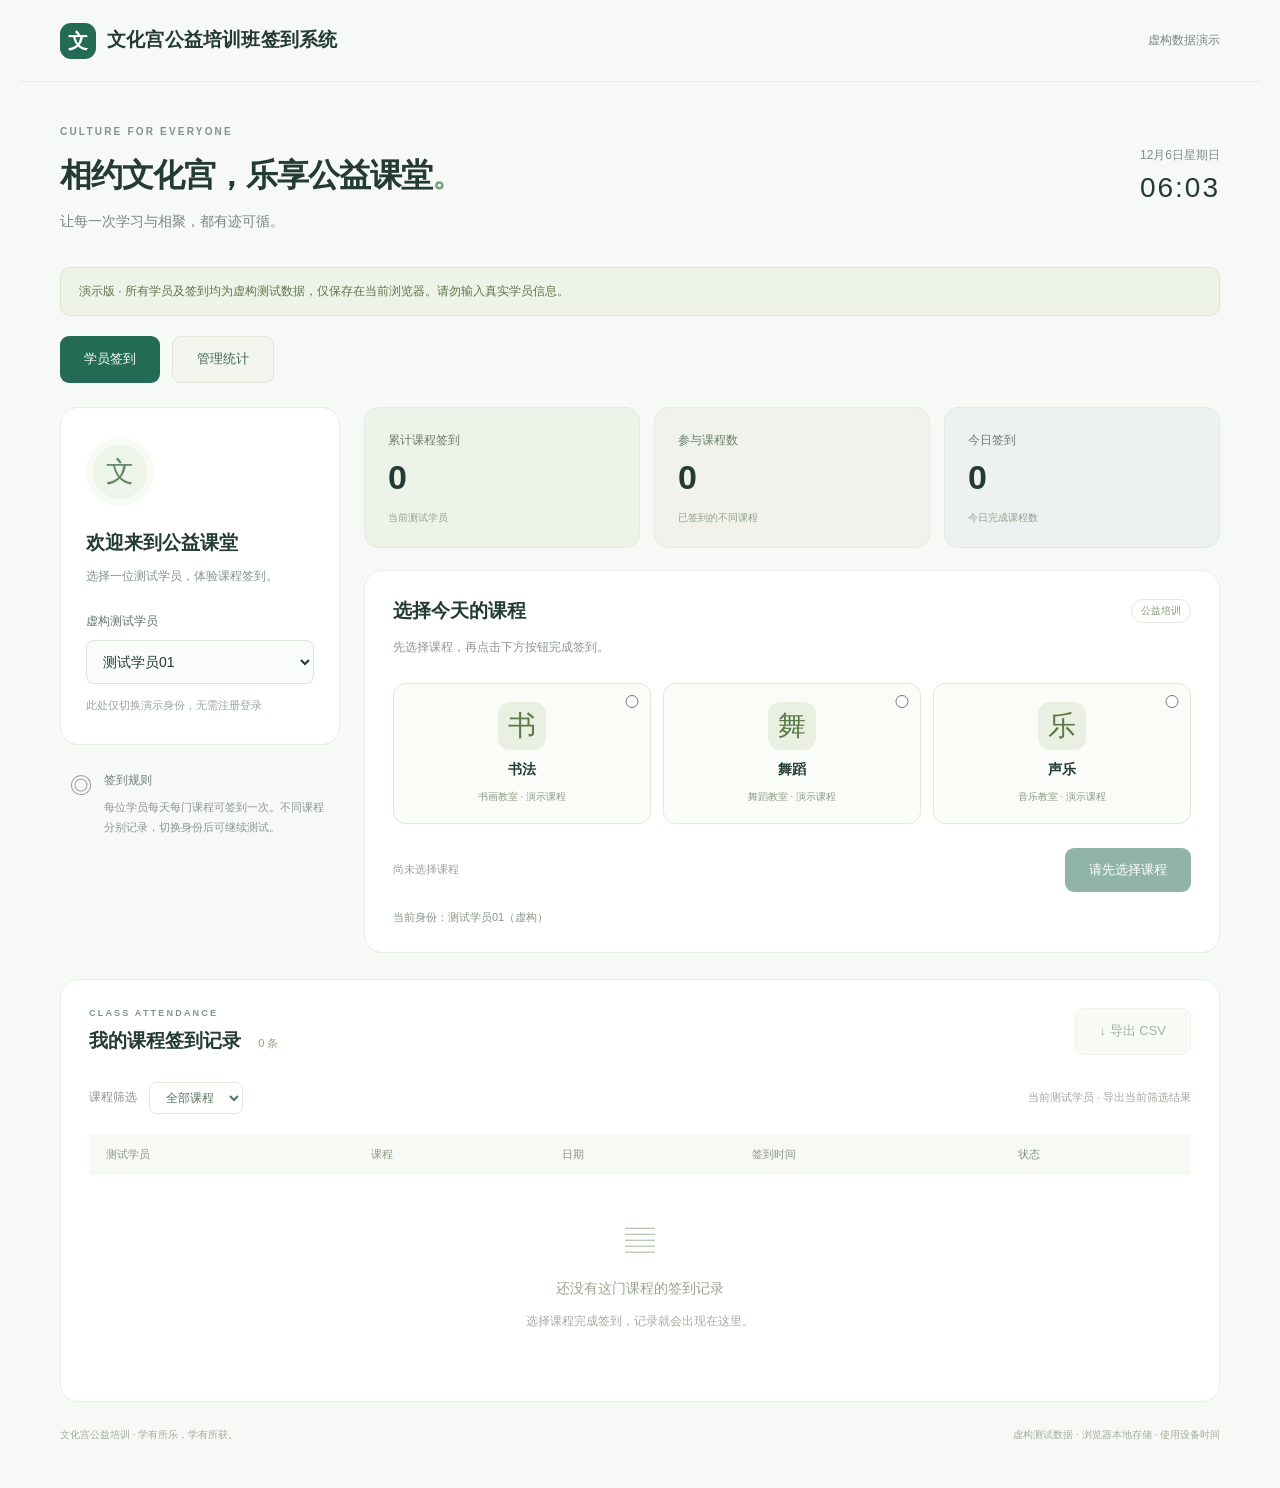
==== index.html @ 8b546d65 "Adapt check-in webpage for culture palace training courses" ====
<!doctype html>
<html lang="zh-CN">
<head>
<meta charset="utf-8"><meta name="viewport" content="width=device-width,initial-scale=1">
<meta name="theme-color" content="#246b56"><title>文化宫公益培训班签到系统</title>
<link rel="stylesheet" href="styles.css">
<script defer src="miniprogram/utils/checkin.js"></script>
<script defer src="course-model.js"></script>
<script defer src="web.js"></script>
</head>
<body>
<header class="topbar"><a class="brand" href="./"><span class="brand-icon">文</span><span class="system-name">文化宫公益培训班签到系统</span></a><span class="local-tag">虚构数据演示</span></header>
<main>
<section class="intro"><div><p class="eyebrow">CULTURE FOR EVERYONE</p><h1>相约文化宫，乐享公益课堂<span>。</span></h1><p class="subtitle">让每一次学习与相聚，都有迹可循。</p></div><div class="date-card"><span id="date"></span><strong id="clock"></strong></div></section>
<div class="demo-banner">演示版 · 所有学员及签到均为虚构测试数据，仅保存在当前浏览器。请勿输入真实学员信息。</div>
<div class="view-switch" role="group" aria-label="切换视图"><button id="student-view" class="primary" aria-pressed="true">学员签到</button><button id="admin-view" class="secondary" aria-pressed="false">管理统计</button></div>
<section id="student-panel">
<div class="workspace"><aside><section class="panel profile"><div class="avatar">文</div><h2>欢迎来到公益课堂</h2><p>选择一位测试学员，体验课程签到。</p><label for="learner">虚构测试学员</label><select id="learner"></select><span class="profile-note">此处仅切换演示身份，无需注册登录</span></section><section class="storage-note"><span>◎</span><div><strong>签到规则</strong><p>每位学员每天每门课程可签到一次。不同课程分别记录，切换身份后可继续测试。</p></div></section></aside>
<div class="content"><section class="stats" aria-label="当前测试学员统计"><div><span>累计课程签到</span><strong id="total">0</strong><small>当前测试学员</small></div><div><span>参与课程数</span><strong id="days">0</strong><small>已签到的不同课程</small></div><div><span>今日签到</span><strong id="today-count">0</strong><small>今日完成课程数</small></div></section>
<section class="panel checkin-panel"><div class="section-top"><h2>选择今天的课程</h2><span class="pill">公益培训</span></div><p class="muted">先选择课程，再点击下方按钮完成签到。</p><fieldset class="course-options"><legend class="sr-only">请选择课程</legend><div id="courses"></div></fieldset><div class="action-row"><span class="rule" id="course-hint">尚未选择课程</span><button class="primary" id="course-sign" disabled>请先选择课程</button></div><p class="identity-hint" id="identity-hint"></p></section></div></div>
</section>
<section id="admin-panel" hidden><div class="admin-notice">管理演示视图 · 无管理员登录或权限隔离，所有使用者均可查看本浏览器内的虚构记录。</div><section class="panel checkin-panel"><div class="section-top"><h2>课程签到概览</h2><span class="pill">本浏览器全部测试数据</span></div><p class="muted">每张卡片展示该课程的今日签到、累计人次和累计参与人数。</p><div id="course-stats" class="course-stats"></div></section></section>
<section class="panel records-panel"><div class="records-head"><div><p class="eyebrow">CLASS ATTENDANCE</p><h2><span id="records-title">我的课程签到记录</span> <span id="record-count"></span></h2></div><button class="secondary" id="export">↓ 导出 CSV</button></div><div class="filters"><label for="filter">课程筛选</label><select id="filter"><option value="all">全部课程</option></select><span id="scope-hint">当前测试学员 · 导出当前筛选结果</span></div><div class="table-wrap"><table><thead><tr><th>测试学员</th><th>课程</th><th>日期</th><th>签到时间</th><th>状态</th></tr></thead><tbody id="records"></tbody></table></div><div class="empty" id="empty"><span>▤</span><h3>还没有这门课程的签到记录</h3><p>选择课程完成签到，记录就会出现在这里。</p></div></section>
<footer><span>文化宫公益培训 · 学有所乐，学有所获。</span><span>虚构测试数据 · 浏览器本地存储 · 使用设备时间</span></footer>
</main><div id="message" role="status" aria-live="polite" hidden></div>
</body></html>
---- styles.css ----
:root{--green:#246b56;--ink:#233b34;--muted:#87918d;--line:#e8ede9;--bg:#f7f9f6}*{box-sizing:border-box}body{margin:0;background:var(--bg);color:var(--ink);font:14px/1.6 -apple-system,BlinkMacSystemFont,"Segoe UI","Microsoft YaHei",sans-serif}button,input,select{font:inherit}button,a,input,select{-webkit-tap-highlight-color:transparent}button{cursor:pointer;border:0;transition:background .18s,transform .18s}button:hover:enabled{filter:brightness(.95);transform:translateY(-1px)}button:disabled{cursor:default;opacity:.5}button:focus-visible,a:focus-visible,input:focus-visible,select:focus-visible{outline:3px solid #c0d9a3;outline-offset:3px}[hidden]{display:none!important}.topbar{height:82px;display:flex;align-items:center;justify-content:space-between;max-width:1240px;padding:0 40px;margin:auto;border-bottom:1px solid var(--line)}.brand{display:flex;align-items:center;gap:11px;font-size:23px;font-weight:750;text-decoration:none;color:var(--ink)}.brand-icon{background:var(--green);color:white;border-radius:11px;width:36px;height:36px;text-align:center;line-height:36px;font-size:20px}.brand-sub{border-left:1px solid #d7dfd9;padding-left:13px;margin-left:3px;font-weight:400;font-size:14px;color:#6b7972}.local-tag{font-size:12px;color:#77867d}.local-tag i{display:inline-block;width:7px;height:7px;background:#72a47e;border-radius:50%;margin-right:6px}main{max-width:1240px;padding:42px 40px 20px;margin:auto}.intro{display:flex;align-items:center;justify-content:space-between;gap:22px;margin-bottom:34px}.eyebrow{font-size:10px;letter-spacing:2.2px;color:#82958a;font-weight:650;margin:0 0 12px}h1{font-size:32px;letter-spacing:-1px;line-height:1.45;margin:0 0 12px;font-weight:650}h1 span{color:#78a177}.subtitle{color:#7b8880;margin:0}.date-card{text-align:right;white-space:nowrap;color:#819084;font-size:12px}.date-card strong{display:block;color:var(--ink);font-size:28px;letter-spacing:2px;font-weight:500;font-variant-numeric:tabular-nums}.workspace{display:grid;grid-template-columns:280px 1fr;gap:24px}.panel{border:1px solid var(--line);background:white;border-radius:18px}.profile{padding:30px 25px}.avatar{background:#edf4e9;color:#638567;border:7px solid #f7faf5;border-radius:50%;width:68px;height:68px;font-size:34px;text-align:center;line-height:54px;margin-bottom:22px}h2{font-size:19px;margin:0;font-weight:650}.profile p{font-size:12px;color:var(--muted);margin:9px 0 26px}.profile label{display:block;font-size:12px;color:#63746a;margin-bottom:8px}.name-row{display:flex;gap:8px}input{width:100%;min-width:0;border:1px solid #e0e7df;background:#fafcf9;padding:10px 12px;border-radius:8px;color:var(--ink)}input::placeholder{color:#a3aaa5}.save{background:#eaf2e7;color:#416e50;white-space:nowrap;padding:8px 14px;border-radius:8px}.profile-note{display:block;margin-top:13px;font-size:11px;color:#9ba59d}.storage-note{display:flex;gap:12px;padding:23px 10px;color:#8b978e}.storage-note>span{font-size:22px}.storage-note strong{font-size:12px;font-weight:500;color:#718176}.storage-note p{font-size:11px;line-height:1.9;margin:6px 0 0}.content{min-width:0}.stats{display:grid;grid-template-columns:repeat(3,1fr);gap:14px;margin-bottom:22px}.stats>div{background:#edf3e9;border:1px solid #e4ecdf;border-radius:14px;padding:20px 23px}.stats>div:nth-child(2){background:#f1f2eb;border-color:#e9ebdf}.stats>div:nth-child(3){background:#edf2f1;border-color:#e2eae7}.stats span{font-size:12px;color:#687d6d}.stats strong{display:block;font-size:34px;font-weight:550;line-height:1.6}.stats small{font-size:10px;color:#92a08f}.checkin-panel{padding:25px 28px}.section-top{display:flex;align-items:center;justify-content:space-between}.pill{font-size:10px;border:1px solid #e3eadd;border-radius:20px;padding:3px 9px;color:#879a7e}.tabs{display:flex;gap:26px;border-bottom:1px solid var(--line);margin-top:17px}.tabs button{background:transparent;padding:13px 1px;color:#94a096;border-bottom:2px solid transparent;font-size:13px}.tabs [aria-selected=true]{color:var(--green);border-color:var(--green);font-weight:600}.sign-body{display:flex;align-items:center;gap:26px;padding:30px 0}.illustration{flex-shrink:0;display:grid;place-items:center;width:95px;height:95px;background:#edf3e6;border-radius:26px;color:#6b8c53;font-size:49px;box-shadow:inset 0 0 0 8px #f6f9f2;transform:rotate(-7deg)}.sign-body .eyebrow{font-size:8px;letter-spacing:1.6px;margin-bottom:7px}h3{margin:0;font-size:19px;font-weight:600}.muted{font-size:12px;line-height:1.9;color:#8c988e;margin:10px 0 0}.action-row{display:flex;align-items:center;justify-content:space-between;gap:15px}.rule{font-size:11px;color:#98a195}.primary,.secondary{border-radius:9px;padding:12px 24px;font-size:13px;white-space:nowrap}.primary{background:var(--green);color:white}.primary span{margin-left:22px}.secondary{color:#426653;background:#f2f6ee;border:1px solid #e0e9da}.attendance-actions{display:flex;gap:10px}.identity-hint{font-size:11px;color:#879687;margin:17px 0 0}.records-panel{margin-top:26px;padding:26px 28px}.records-head{display:flex;justify-content:space-between;align-items:center;gap:15px}.records-head .eyebrow{font-size:9px;margin-bottom:6px}.records-head h2 span{font-size:11px;font-weight:400;color:#95a18f;margin-left:12px}.filters{display:flex;align-items:center;gap:12px;margin-top:25px;padding-bottom:20px;font-size:12px;color:#89958a}.filters select{color:#56715e;border:1px solid #e1e9df;border-radius:7px;background:white;padding:7px 12px}.filters>span{margin-left:auto;font-size:11px;color:#a0a99e}.table-wrap{overflow:auto}table{border-collapse:collapse;width:100%;text-align:left;white-space:nowrap}th{background:#f7f9f5;color:#899583;font-size:11px;font-weight:500;padding:12px 17px}td{padding:17px;border-bottom:1px solid #f0f3ec;font-size:12px;color:#6d7e70}td:first-child{font-weight:600;color:#3e5548}.done{background:#eef5e9;color:#6a8b57;font-size:10px;border-radius:5px;padding:4px 8px}.empty{text-align:center;padding:42px 10px 32px;color:#98a58f}.empty>span{font-size:30px;color:#b3c2aa}.empty h3{font-size:14px;font-weight:500;margin-top:12px}.empty p{font-size:12px;color:#a3ada0}footer{display:flex;justify-content:space-between;gap:20px;font-size:10px;color:#a1ac9b;padding:25px 0}#message{position:fixed;bottom:25px;left:50%;transform:translateX(-50%);background:#233b34;color:white;border-radius:10px;padding:13px 23px;box-shadow:0 6px 24px #233b3425;max-width:90vw;z-index:10}#message.error{background:#8a453a}
@media(min-width:1500px){main{padding-top:65px}.intro{margin-bottom:44px}}
@media(max-width:900px){.workspace{grid-template-columns:240px 1fr;gap:18px}.stats>div{padding:16px 12px}.stats small{display:none}.checkin-panel{padding:22px}.sign-body{gap:17px}.illustration{width:65px;height:65px;font-size:35px;border-radius:20px}.sign-body h3{font-size:17px}.action-row{align-items:flex-start;flex-direction:column}.action-row button{padding:11px 25px}h1{font-size:27px}}
@media(max-width:650px){.topbar{height:70px;padding:0 20px}.brand{font-size:20px}.brand-sub{font-size:12px}.local-tag{font-size:10px}.local-tag i{display:none}main{padding:28px 18px 12px}.intro{align-items:flex-start;margin-bottom:23px}.intro .eyebrow{font-size:8px}h1{font-size:25px;max-width:240px}.subtitle{font-size:12px}.date-card{font-size:10px}.date-card strong{font-size:20px}.workspace{grid-template-columns:1fr;gap:16px}.profile{padding:20px}.avatar{display:none}.profile h2{font-size:17px}.profile p{margin:6px 0 14px}.storage-note{display:none}.profile-note{font-size:10px}.stats{gap:9px;margin-bottom:16px}.stats>div{padding:16px}.stats strong{font-size:29px}.stats span{font-size:11px}.checkin-panel{padding:22px}.sign-body{padding:26px 0;gap:17px}.sign-body .eyebrow{font-size:7px}.sign-body h3{font-size:17px}.muted{font-size:11px}.action-row{flex-direction:row;align-items:center}.rule{font-size:10px;max-width:100px}.attendance-actions{gap:7px}.action-row button{padding:11px 14px;font-size:12px}.section-top h2{font-size:17px}.records-panel{padding:22px 16px;margin-top:18px}.records-head .secondary{padding:10px 15px}.filters{flex-wrap:wrap;gap:8px}.filters>span{width:100%;margin:0}th,td{padding:12px 10px}.empty h3{font-size:13px}.empty p{font-size:11px}footer{flex-direction:column;gap:6px;padding:20px 4px}.brand-icon{width:30px;height:30px;line-height:30px;border-radius:8px;font-size:17px}}
/* Culture palace course demo */
.system-name{font-size:19px;letter-spacing:.2px}.demo-banner,.admin-notice{padding:14px 18px;background:#edf3e7;border:1px solid #dce7d2;border-radius:10px;color:#60754e;font-size:12px;margin-bottom:20px}.view-switch{display:flex;gap:12px;margin-bottom:24px}.profile select{width:100%;padding:12px;border:1px solid #dce5d9;border-radius:8px;background:#fafcf9;color:var(--ink);font:inherit}.course-options{padding:0;border:0;margin:24px 0}.course-options #courses{display:grid;grid-template-columns:repeat(3,1fr);gap:12px}.course-option{position:relative;padding:18px 12px;border:1px solid #e1e9dc;border-radius:12px;display:flex;flex-direction:column;align-items:center;gap:8px;cursor:pointer;background:#fafcf8}.course-option:has(input:checked){border-color:#246b56;background:#edf5e9;box-shadow:0 0 0 1px #246b56}.course-option input{position:absolute;right:8px;top:8px;width:14px;accent-color:#246b56}.course-icon{font-family:serif;font-size:28px;background:#eaf0e1;width:48px;height:48px;line-height:48px;text-align:center;border-radius:12px;color:#5c7949}.course-option small{font-size:10px;color:#8d9a85}.course-stats{display:grid;grid-template-columns:repeat(3,1fr);gap:18px;margin-top:24px}.course-stat{padding:22px;background:#f3f7ef;border:1px solid #e3eadf;border-radius:13px}.course-stat h3{margin-bottom:15px}.course-stat p{display:flex;justify-content:space-between;color:#7a8b73;font-size:13px}.course-stat strong{color:#246b56;font-size:20px}.sr-only{position:absolute;width:1px;height:1px;overflow:hidden;clip:rect(0,0,0,0)}.records-head h2 #records-title{font-size:19px;font-weight:650;color:var(--ink);margin:0}.avatar{font-family:serif;font-size:28px}.admin-notice{background:#fff7e8;border-color:#f0e3c7;color:#8a744a}
@media(max-width:650px){.system-name{font-size:14px;max-width:200px;line-height:1.5}.topbar{gap:8px}.local-tag{white-space:nowrap;font-size:9px}.brand{gap:8px}.course-option{padding:17px 5px}.course-option small{font-size:9px}.course-options #courses{gap:8px}.course-stats{grid-template-columns:1fr}.course-stat{padding:16px}.course-stat p{display:inline-flex;gap:8px;margin:8px 15px 0 0}.records-head h2 #records-title{font-size:15px}.demo-banner{font-size:11px}}
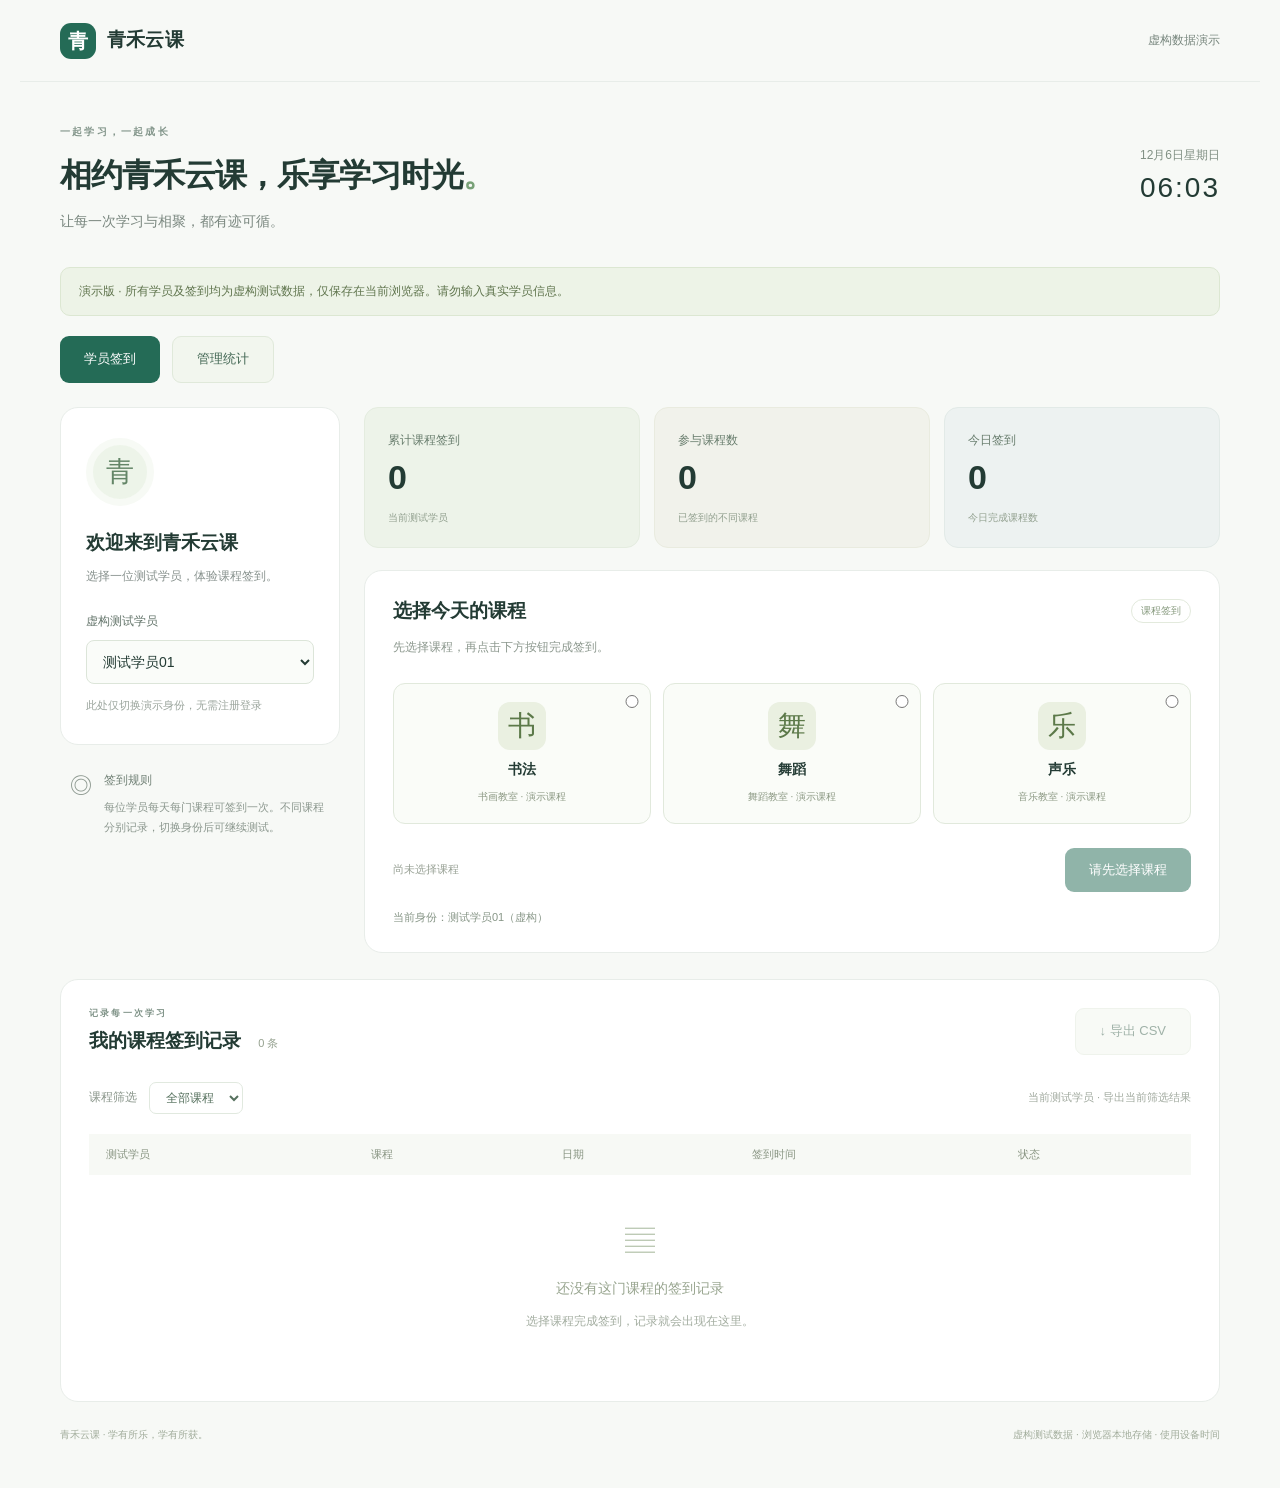
==== commit c2612cc2: "Rename website branding to 青禾云课" ====
--- a/index.html
+++ b/index.html
@@ -2,25 +2,25 @@
 <html lang="zh-CN">
 <head>
 <meta charset="utf-8"><meta name="viewport" content="width=device-width,initial-scale=1">
-<meta name="theme-color" content="#246b56"><title>文化宫公益培训班签到系统</title>
+<meta name="theme-color" content="#246b56"><title>青禾云课</title>
 <link rel="stylesheet" href="styles.css">
 <script defer src="miniprogram/utils/checkin.js"></script>
 <script defer src="course-model.js"></script>
 <script defer src="web.js"></script>
 </head>
 <body>
-<header class="topbar"><a class="brand" href="./"><span class="brand-icon">文</span><span class="system-name">文化宫公益培训班签到系统</span></a><span class="local-tag">虚构数据演示</span></header>
+<header class="topbar"><a class="brand" href="./"><span class="brand-icon">青</span><span class="system-name">青禾云课</span></a><span class="local-tag">虚构数据演示</span></header>
 <main>
-<section class="intro"><div><p class="eyebrow">CULTURE FOR EVERYONE</p><h1>相约文化宫，乐享公益课堂<span>。</span></h1><p class="subtitle">让每一次学习与相聚，都有迹可循。</p></div><div class="date-card"><span id="date"></span><strong id="clock"></strong></div></section>
+<section class="intro"><div><p class="eyebrow">一起学习，一起成长</p><h1>相约青禾云课，乐享学习时光<span>。</span></h1><p class="subtitle">让每一次学习与相聚，都有迹可循。</p></div><div class="date-card"><span id="date"></span><strong id="clock"></strong></div></section>
 <div class="demo-banner">演示版 · 所有学员及签到均为虚构测试数据，仅保存在当前浏览器。请勿输入真实学员信息。</div>
 <div class="view-switch" role="group" aria-label="切换视图"><button id="student-view" class="primary" aria-pressed="true">学员签到</button><button id="admin-view" class="secondary" aria-pressed="false">管理统计</button></div>
 <section id="student-panel">
-<div class="workspace"><aside><section class="panel profile"><div class="avatar">文</div><h2>欢迎来到公益课堂</h2><p>选择一位测试学员，体验课程签到。</p><label for="learner">虚构测试学员</label><select id="learner"></select><span class="profile-note">此处仅切换演示身份，无需注册登录</span></section><section class="storage-note"><span>◎</span><div><strong>签到规则</strong><p>每位学员每天每门课程可签到一次。不同课程分别记录，切换身份后可继续测试。</p></div></section></aside>
+<div class="workspace"><aside><section class="panel profile"><div class="avatar">青</div><h2>欢迎来到青禾云课</h2><p>选择一位测试学员，体验课程签到。</p><label for="learner">虚构测试学员</label><select id="learner"></select><span class="profile-note">此处仅切换演示身份，无需注册登录</span></section><section class="storage-note"><span>◎</span><div><strong>签到规则</strong><p>每位学员每天每门课程可签到一次。不同课程分别记录，切换身份后可继续测试。</p></div></section></aside>
 <div class="content"><section class="stats" aria-label="当前测试学员统计"><div><span>累计课程签到</span><strong id="total">0</strong><small>当前测试学员</small></div><div><span>参与课程数</span><strong id="days">0</strong><small>已签到的不同课程</small></div><div><span>今日签到</span><strong id="today-count">0</strong><small>今日完成课程数</small></div></section>
-<section class="panel checkin-panel"><div class="section-top"><h2>选择今天的课程</h2><span class="pill">公益培训</span></div><p class="muted">先选择课程，再点击下方按钮完成签到。</p><fieldset class="course-options"><legend class="sr-only">请选择课程</legend><div id="courses"></div></fieldset><div class="action-row"><span class="rule" id="course-hint">尚未选择课程</span><button class="primary" id="course-sign" disabled>请先选择课程</button></div><p class="identity-hint" id="identity-hint"></p></section></div></div>
+<section class="panel checkin-panel"><div class="section-top"><h2>选择今天的课程</h2><span class="pill">课程签到</span></div><p class="muted">先选择课程，再点击下方按钮完成签到。</p><fieldset class="course-options"><legend class="sr-only">请选择课程</legend><div id="courses"></div></fieldset><div class="action-row"><span class="rule" id="course-hint">尚未选择课程</span><button class="primary" id="course-sign" disabled>请先选择课程</button></div><p class="identity-hint" id="identity-hint"></p></section></div></div>
 </section>
 <section id="admin-panel" hidden><div class="admin-notice">管理演示视图 · 无管理员登录或权限隔离，所有使用者均可查看本浏览器内的虚构记录。</div><section class="panel checkin-panel"><div class="section-top"><h2>课程签到概览</h2><span class="pill">本浏览器全部测试数据</span></div><p class="muted">每张卡片展示该课程的今日签到、累计人次和累计参与人数。</p><div id="course-stats" class="course-stats"></div></section></section>
-<section class="panel records-panel"><div class="records-head"><div><p class="eyebrow">CLASS ATTENDANCE</p><h2><span id="records-title">我的课程签到记录</span> <span id="record-count"></span></h2></div><button class="secondary" id="export">↓ 导出 CSV</button></div><div class="filters"><label for="filter">课程筛选</label><select id="filter"><option value="all">全部课程</option></select><span id="scope-hint">当前测试学员 · 导出当前筛选结果</span></div><div class="table-wrap"><table><thead><tr><th>测试学员</th><th>课程</th><th>日期</th><th>签到时间</th><th>状态</th></tr></thead><tbody id="records"></tbody></table></div><div class="empty" id="empty"><span>▤</span><h3>还没有这门课程的签到记录</h3><p>选择课程完成签到，记录就会出现在这里。</p></div></section>
-<footer><span>文化宫公益培训 · 学有所乐，学有所获。</span><span>虚构测试数据 · 浏览器本地存储 · 使用设备时间</span></footer>
+<section class="panel records-panel"><div class="records-head"><div><p class="eyebrow">记录每一次学习</p><h2><span id="records-title">我的课程签到记录</span> <span id="record-count"></span></h2></div><button class="secondary" id="export">↓ 导出 CSV</button></div><div class="filters"><label for="filter">课程筛选</label><select id="filter"><option value="all">全部课程</option></select><span id="scope-hint">当前测试学员 · 导出当前筛选结果</span></div><div class="table-wrap"><table><thead><tr><th>测试学员</th><th>课程</th><th>日期</th><th>签到时间</th><th>状态</th></tr></thead><tbody id="records"></tbody></table></div><div class="empty" id="empty"><span>▤</span><h3>还没有这门课程的签到记录</h3><p>选择课程完成签到，记录就会出现在这里。</p></div></section>
+<footer><span>青禾云课 · 学有所乐，学有所获。</span><span>虚构测试数据 · 浏览器本地存储 · 使用设备时间</span></footer>
 </main><div id="message" role="status" aria-live="polite" hidden></div>
 </body></html>
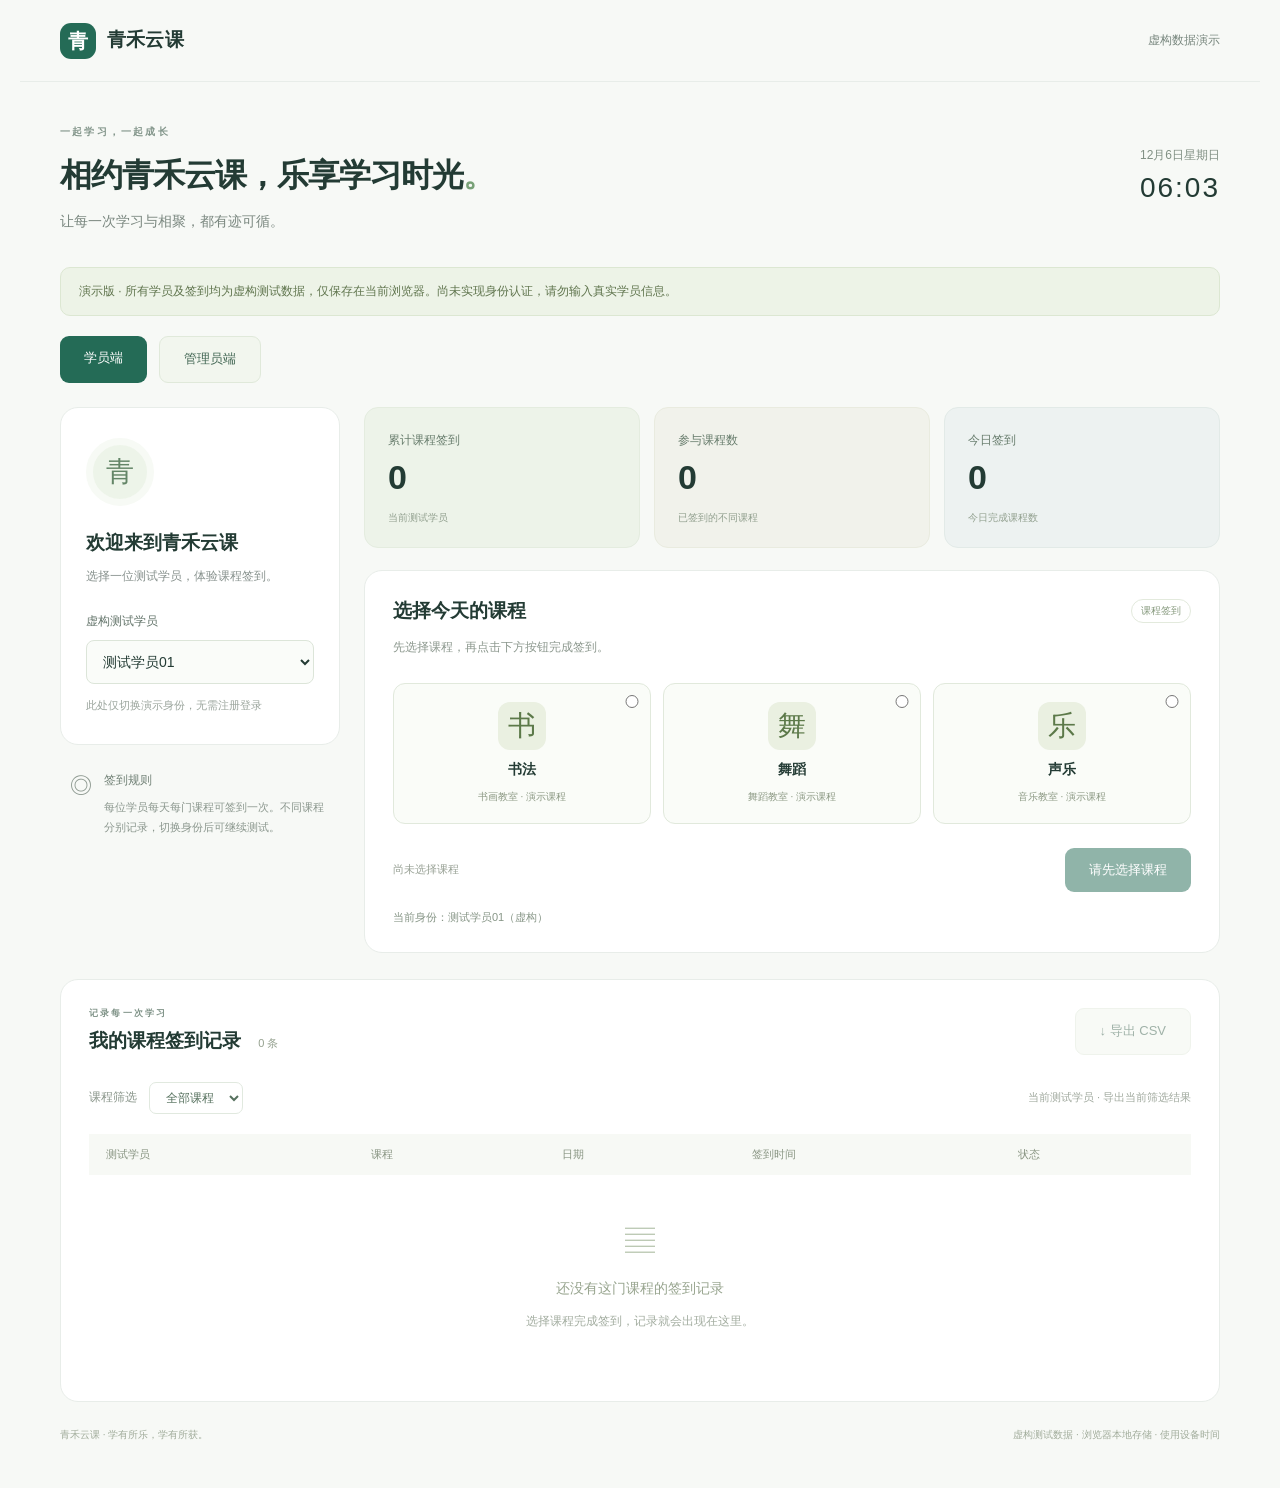
==== commit b761b7c1: "Separate student and admin pages with shared local demo data" ====
--- a/index.html
+++ b/index.html
@@ -2,25 +2,231 @@
 <html lang="zh-CN">
 <head>
 <meta charset="utf-8"><meta name="viewport" content="width=device-width,initial-scale=1">
-<meta name="theme-color" content="#246b56"><title>青禾云课</title>
-<link rel="stylesheet" href="styles.css">
-<script defer src="miniprogram/utils/checkin.js"></script>
-<script defer src="course-model.js"></script>
-<script defer src="web.js"></script>
+<meta name="theme-color" content="#246b56"><title>青禾云课 · 学员端</title>
+<style>
+:root{--green:#246b56;--ink:#233b34;--muted:#87918d;--line:#e8ede9;--bg:#f7f9f6}*{box-sizing:border-box}body{margin:0;background:var(--bg);color:var(--ink);font:14px/1.6 -apple-system,BlinkMacSystemFont,"Segoe UI","Microsoft YaHei",sans-serif}button,input,select{font:inherit}button,a,input,select{-webkit-tap-highlight-color:transparent}button{cursor:pointer;border:0;transition:background .18s,transform .18s}button:hover:enabled{filter:brightness(.95);transform:translateY(-1px)}button:disabled{cursor:default;opacity:.5}button:focus-visible,a:focus-visible,input:focus-visible,select:focus-visible{outline:3px solid #c0d9a3;outline-offset:3px}[hidden]{display:none!important}.topbar{height:82px;display:flex;align-items:center;justify-content:space-between;max-width:1240px;padding:0 40px;margin:auto;border-bottom:1px solid var(--line)}.brand{display:flex;align-items:center;gap:11px;font-size:23px;font-weight:750;text-decoration:none;color:var(--ink)}.brand-icon{background:var(--green);color:white;border-radius:11px;width:36px;height:36px;text-align:center;line-height:36px;font-size:20px}.brand-sub{border-left:1px solid #d7dfd9;padding-left:13px;margin-left:3px;font-weight:400;font-size:14px;color:#6b7972}.local-tag{font-size:12px;color:#77867d}.local-tag i{display:inline-block;width:7px;height:7px;background:#72a47e;border-radius:50%;margin-right:6px}main{max-width:1240px;padding:42px 40px 20px;margin:auto}.intro{display:flex;align-items:center;justify-content:space-between;gap:22px;margin-bottom:34px}.eyebrow{font-size:10px;letter-spacing:2.2px;color:#82958a;font-weight:650;margin:0 0 12px}h1{font-size:32px;letter-spacing:-1px;line-height:1.45;margin:0 0 12px;font-weight:650}h1 span{color:#78a177}.subtitle{color:#7b8880;margin:0}.date-card{text-align:right;white-space:nowrap;color:#819084;font-size:12px}.date-card strong{display:block;color:var(--ink);font-size:28px;letter-spacing:2px;font-weight:500;font-variant-numeric:tabular-nums}.workspace{display:grid;grid-template-columns:280px 1fr;gap:24px}.panel{border:1px solid var(--line);background:white;border-radius:18px}.profile{padding:30px 25px}.avatar{background:#edf4e9;color:#638567;border:7px solid #f7faf5;border-radius:50%;width:68px;height:68px;font-size:34px;text-align:center;line-height:54px;margin-bottom:22px}h2{font-size:19px;margin:0;font-weight:650}.profile p{font-size:12px;color:var(--muted);margin:9px 0 26px}.profile label{display:block;font-size:12px;color:#63746a;margin-bottom:8px}.name-row{display:flex;gap:8px}input{width:100%;min-width:0;border:1px solid #e0e7df;background:#fafcf9;padding:10px 12px;border-radius:8px;color:var(--ink)}input::placeholder{color:#a3aaa5}.save{background:#eaf2e7;color:#416e50;white-space:nowrap;padding:8px 14px;border-radius:8px}.profile-note{display:block;margin-top:13px;font-size:11px;color:#9ba59d}.storage-note{display:flex;gap:12px;padding:23px 10px;color:#8b978e}.storage-note>span{font-size:22px}.storage-note strong{font-size:12px;font-weight:500;color:#718176}.storage-note p{font-size:11px;line-height:1.9;margin:6px 0 0}.content{min-width:0}.stats{display:grid;grid-template-columns:repeat(3,1fr);gap:14px;margin-bottom:22px}.stats>div{background:#edf3e9;border:1px solid #e4ecdf;border-radius:14px;padding:20px 23px}.stats>div:nth-child(2){background:#f1f2eb;border-color:#e9ebdf}.stats>div:nth-child(3){background:#edf2f1;border-color:#e2eae7}.stats span{font-size:12px;color:#687d6d}.stats strong{display:block;font-size:34px;font-weight:550;line-height:1.6}.stats small{font-size:10px;color:#92a08f}.checkin-panel{padding:25px 28px}.section-top{display:flex;align-items:center;justify-content:space-between}.pill{font-size:10px;border:1px solid #e3eadd;border-radius:20px;padding:3px 9px;color:#879a7e}.tabs{display:flex;gap:26px;border-bottom:1px solid var(--line);margin-top:17px}.tabs button{background:transparent;padding:13px 1px;color:#94a096;border-bottom:2px solid transparent;font-size:13px}.tabs [aria-selected=true]{color:var(--green);border-color:var(--green);font-weight:600}.sign-body{display:flex;align-items:center;gap:26px;padding:30px 0}.illustration{flex-shrink:0;display:grid;place-items:center;width:95px;height:95px;background:#edf3e6;border-radius:26px;color:#6b8c53;font-size:49px;box-shadow:inset 0 0 0 8px #f6f9f2;transform:rotate(-7deg)}.sign-body .eyebrow{font-size:8px;letter-spacing:1.6px;margin-bottom:7px}h3{margin:0;font-size:19px;font-weight:600}.muted{font-size:12px;line-height:1.9;color:#8c988e;margin:10px 0 0}.action-row{display:flex;align-items:center;justify-content:space-between;gap:15px}.rule{font-size:11px;color:#98a195}.primary,.secondary{border-radius:9px;padding:12px 24px;font-size:13px;white-space:nowrap}.primary{background:var(--green);color:white}.primary span{margin-left:22px}.secondary{color:#426653;background:#f2f6ee;border:1px solid #e0e9da}.attendance-actions{display:flex;gap:10px}.identity-hint{font-size:11px;color:#879687;margin:17px 0 0}.records-panel{margin-top:26px;padding:26px 28px}.records-head{display:flex;justify-content:space-between;align-items:center;gap:15px}.records-head .eyebrow{font-size:9px;margin-bottom:6px}.records-head h2 span{font-size:11px;font-weight:400;color:#95a18f;margin-left:12px}.filters{display:flex;align-items:center;gap:12px;margin-top:25px;padding-bottom:20px;font-size:12px;color:#89958a}.filters select{color:#56715e;border:1px solid #e1e9df;border-radius:7px;background:white;padding:7px 12px}.filters>span{margin-left:auto;font-size:11px;color:#a0a99e}.table-wrap{overflow:auto}table{border-collapse:collapse;width:100%;text-align:left;white-space:nowrap}th{background:#f7f9f5;color:#899583;font-size:11px;font-weight:500;padding:12px 17px}td{padding:17px;border-bottom:1px solid #f0f3ec;font-size:12px;color:#6d7e70}td:first-child{font-weight:600;color:#3e5548}.done{background:#eef5e9;color:#6a8b57;font-size:10px;border-radius:5px;padding:4px 8px}.empty{text-align:center;padding:42px 10px 32px;color:#98a58f}.empty>span{font-size:30px;color:#b3c2aa}.empty h3{font-size:14px;font-weight:500;margin-top:12px}.empty p{font-size:12px;color:#a3ada0}footer{display:flex;justify-content:space-between;gap:20px;font-size:10px;color:#a1ac9b;padding:25px 0}#message{position:fixed;bottom:25px;left:50%;transform:translateX(-50%);background:#233b34;color:white;border-radius:10px;padding:13px 23px;box-shadow:0 6px 24px #233b3425;max-width:90vw;z-index:10}#message.error{background:#8a453a}
+@media(min-width:1500px){main{padding-top:65px}.intro{margin-bottom:44px}}
+@media(max-width:900px){.workspace{grid-template-columns:240px 1fr;gap:18px}.stats>div{padding:16px 12px}.stats small{display:none}.checkin-panel{padding:22px}.sign-body{gap:17px}.illustration{width:65px;height:65px;font-size:35px;border-radius:20px}.sign-body h3{font-size:17px}.action-row{align-items:flex-start;flex-direction:column}.action-row button{padding:11px 25px}h1{font-size:27px}}
+@media(max-width:650px){.topbar{height:70px;padding:0 20px}.brand{font-size:20px}.brand-sub{font-size:12px}.local-tag{font-size:10px}.local-tag i{display:none}main{padding:28px 18px 12px}.intro{align-items:flex-start;margin-bottom:23px}.intro .eyebrow{font-size:8px}h1{font-size:25px;max-width:240px}.subtitle{font-size:12px}.date-card{font-size:10px}.date-card strong{font-size:20px}.workspace{grid-template-columns:1fr;gap:16px}.profile{padding:20px}.avatar{display:none}.profile h2{font-size:17px}.profile p{margin:6px 0 14px}.storage-note{display:none}.profile-note{font-size:10px}.stats{gap:9px;margin-bottom:16px}.stats>div{padding:16px}.stats strong{font-size:29px}.stats span{font-size:11px}.checkin-panel{padding:22px}.sign-body{padding:26px 0;gap:17px}.sign-body .eyebrow{font-size:7px}.sign-body h3{font-size:17px}.muted{font-size:11px}.action-row{flex-direction:row;align-items:center}.rule{font-size:10px;max-width:100px}.attendance-actions{gap:7px}.action-row button{padding:11px 14px;font-size:12px}.section-top h2{font-size:17px}.records-panel{padding:22px 16px;margin-top:18px}.records-head .secondary{padding:10px 15px}.filters{flex-wrap:wrap;gap:8px}.filters>span{width:100%;margin:0}th,td{padding:12px 10px}.empty h3{font-size:13px}.empty p{font-size:11px}footer{flex-direction:column;gap:6px;padding:20px 4px}.brand-icon{width:30px;height:30px;line-height:30px;border-radius:8px;font-size:17px}}
+/* Culture palace course demo */
+.system-name{font-size:19px;letter-spacing:.2px}.demo-banner,.admin-notice{padding:14px 18px;background:#edf3e7;border:1px solid #dce7d2;border-radius:10px;color:#60754e;font-size:12px;margin-bottom:20px}.view-switch{display:flex;gap:12px;margin-bottom:24px}.profile select{width:100%;padding:12px;border:1px solid #dce5d9;border-radius:8px;background:#fafcf9;color:var(--ink);font:inherit}.course-options{padding:0;border:0;margin:24px 0}.course-options #courses{display:grid;grid-template-columns:repeat(3,1fr);gap:12px}.course-option{position:relative;padding:18px 12px;border:1px solid #e1e9dc;border-radius:12px;display:flex;flex-direction:column;align-items:center;gap:8px;cursor:pointer;background:#fafcf8}.course-option:has(input:checked){border-color:#246b56;background:#edf5e9;box-shadow:0 0 0 1px #246b56}.course-option input{position:absolute;right:8px;top:8px;width:14px;accent-color:#246b56}.course-icon{font-family:serif;font-size:28px;background:#eaf0e1;width:48px;height:48px;line-height:48px;text-align:center;border-radius:12px;color:#5c7949}.course-option small{font-size:10px;color:#8d9a85}.course-stats{display:grid;grid-template-columns:repeat(3,1fr);gap:18px;margin-top:24px}.course-stat{padding:22px;background:#f3f7ef;border:1px solid #e3eadf;border-radius:13px}.course-stat h3{margin-bottom:15px}.course-stat p{display:flex;justify-content:space-between;color:#7a8b73;font-size:13px}.course-stat strong{color:#246b56;font-size:20px}.sr-only{position:absolute;width:1px;height:1px;overflow:hidden;clip:rect(0,0,0,0)}.records-head h2 #records-title{font-size:19px;font-weight:650;color:var(--ink);margin:0}.avatar{font-family:serif;font-size:28px}.admin-notice{background:#fff7e8;border-color:#f0e3c7;color:#8a744a}
+@media(max-width:650px){.system-name{font-size:14px;max-width:200px;line-height:1.5}.topbar{gap:8px}.local-tag{white-space:nowrap;font-size:9px}.brand{gap:8px}.course-option{padding:17px 5px}.course-option small{font-size:9px}.course-options #courses{gap:8px}.course-stats{grid-template-columns:1fr}.course-stat{padding:16px}.course-stat p{display:inline-flex;gap:8px;margin:8px 15px 0 0}.records-head h2 #records-title{font-size:15px}.demo-banner{font-size:11px}}
+/* Separate student/admin pages, with shared navigation. */
+.view-switch a{text-decoration:none;display:inline-block}.future-grid{display:grid;grid-template-columns:1fr 1fr;gap:20px;margin-top:24px}.future-card{padding:25px}.future-card h2{margin-top:15px}.future-card p{font-size:12px;color:#83907e;line-height:1.8}.future-card button{margin-top:10px}@media(max-width:650px){.future-grid{grid-template-columns:1fr}.view-switch{gap:10px}}
+
+</style>
+
+
+
+
 </head>
-<body>
-<header class="topbar"><a class="brand" href="./"><span class="brand-icon">青</span><span class="system-name">青禾云课</span></a><span class="local-tag">虚构数据演示</span></header>
+<body data-page="student">
+<header class="topbar"><a class="brand" href="index.html"><span class="brand-icon">青</span><span class="system-name">青禾云课</span></a><span class="local-tag">虚构数据演示</span></header>
 <main>
 <section class="intro"><div><p class="eyebrow">一起学习，一起成长</p><h1>相约青禾云课，乐享学习时光<span>。</span></h1><p class="subtitle">让每一次学习与相聚，都有迹可循。</p></div><div class="date-card"><span id="date"></span><strong id="clock"></strong></div></section>
-<div class="demo-banner">演示版 · 所有学员及签到均为虚构测试数据，仅保存在当前浏览器。请勿输入真实学员信息。</div>
-<div class="view-switch" role="group" aria-label="切换视图"><button id="student-view" class="primary" aria-pressed="true">学员签到</button><button id="admin-view" class="secondary" aria-pressed="false">管理统计</button></div>
+<div class="demo-banner">演示版 · 所有学员及签到均为虚构测试数据，仅保存在当前浏览器。尚未实现身份认证，请勿输入真实学员信息。</div>
+<nav class="view-switch" aria-label="页面导航"><a class="primary" href="index.html" aria-current="page">学员端</a><a class="secondary" href="admin.html" >管理员端</a></nav>
 <section id="student-panel">
 <div class="workspace"><aside><section class="panel profile"><div class="avatar">青</div><h2>欢迎来到青禾云课</h2><p>选择一位测试学员，体验课程签到。</p><label for="learner">虚构测试学员</label><select id="learner"></select><span class="profile-note">此处仅切换演示身份，无需注册登录</span></section><section class="storage-note"><span>◎</span><div><strong>签到规则</strong><p>每位学员每天每门课程可签到一次。不同课程分别记录，切换身份后可继续测试。</p></div></section></aside>
 <div class="content"><section class="stats" aria-label="当前测试学员统计"><div><span>累计课程签到</span><strong id="total">0</strong><small>当前测试学员</small></div><div><span>参与课程数</span><strong id="days">0</strong><small>已签到的不同课程</small></div><div><span>今日签到</span><strong id="today-count">0</strong><small>今日完成课程数</small></div></section>
 <section class="panel checkin-panel"><div class="section-top"><h2>选择今天的课程</h2><span class="pill">课程签到</span></div><p class="muted">先选择课程，再点击下方按钮完成签到。</p><fieldset class="course-options"><legend class="sr-only">请选择课程</legend><div id="courses"></div></fieldset><div class="action-row"><span class="rule" id="course-hint">尚未选择课程</span><button class="primary" id="course-sign" disabled>请先选择课程</button></div><p class="identity-hint" id="identity-hint"></p></section></div></div>
 </section>
-<section id="admin-panel" hidden><div class="admin-notice">管理演示视图 · 无管理员登录或权限隔离，所有使用者均可查看本浏览器内的虚构记录。</div><section class="panel checkin-panel"><div class="section-top"><h2>课程签到概览</h2><span class="pill">本浏览器全部测试数据</span></div><p class="muted">每张卡片展示该课程的今日签到、累计人次和累计参与人数。</p><div id="course-stats" class="course-stats"></div></section></section>
 <section class="panel records-panel"><div class="records-head"><div><p class="eyebrow">记录每一次学习</p><h2><span id="records-title">我的课程签到记录</span> <span id="record-count"></span></h2></div><button class="secondary" id="export">↓ 导出 CSV</button></div><div class="filters"><label for="filter">课程筛选</label><select id="filter"><option value="all">全部课程</option></select><span id="scope-hint">当前测试学员 · 导出当前筛选结果</span></div><div class="table-wrap"><table><thead><tr><th>测试学员</th><th>课程</th><th>日期</th><th>签到时间</th><th>状态</th></tr></thead><tbody id="records"></tbody></table></div><div class="empty" id="empty"><span>▤</span><h3>还没有这门课程的签到记录</h3><p>选择课程完成签到，记录就会出现在这里。</p></div></section>
 <footer><span>青禾云课 · 学有所乐，学有所获。</span><span>虚构测试数据 · 浏览器本地存储 · 使用设备时间</span></footer>
 </main><div id="message" role="status" aria-live="polite" hidden></div>
+<script>
+const KEY = 'checkin-assistant-v1'
+function dateKey(now) {
+ const d = new Date(now)
+ return [d.getFullYear(),String(d.getMonth()+1).padStart(2,'0'),String(d.getDate()).padStart(2,'0')].join('-')
+}
+function initial() { return { name: '', records: [] } }
+function validate(s) {
+ return !!(s && typeof s.name==='string' && Array.isArray(s.records) && s.records.every(r=>r && typeof r.id==='string' && typeof r.name==='string' && typeof r.date==='string' && typeof r.time==='string' && ['activity','in','out'].includes(r.type)))
+}
+function checkIn(state,type,now) {
+ if(!state.name.trim()) throw new Error('请先填写姓名')
+ if(!['activity','in','out'].includes(type)) throw new Error('签到类型无效')
+ const date=dateKey(now), name=state.name.trim()
+ const today=state.records.filter(r=>r.date===date && r.name===name)
+ if(today.some(r=>r.type===type)) throw new Error('今天已经完成这项签到')
+ if(type==='out' && !today.some(r=>r.type==='in')) throw new Error('请先完成上班打卡')
+ const d=new Date(now)
+ const time=[d.getHours(),d.getMinutes(),d.getSeconds()].map(v=>String(v).padStart(2,'0')).join(':')
+ return {...state,records:[{id:String(now)+'-'+type,name,date,time,type},...state.records]}
+}
+const labels={activity:'活动签到',in:'上班打卡',out:'下班打卡'}
+function csv(records) {
+ const cell=v=>'"'+String(v).replace(/^[=+@\-\t\r]/,"'</body>").replace(/"/g,'""')+'"'
+ return '\ufeff'+[['姓名','日期','时间','类型'],...records.map(r=>[r.name,r.date,r.time,labels[r.type]])].map(row=>row.map(cell).join(',')).join('\r\n')
+}
+const checkinModel={KEY,dateKey,initial,validate,checkIn,labels,csv}
+if (typeof module !== 'undefined' && module.exports) module.exports=checkinModel
+else globalThis.CheckinModel=checkinModel
+
+
+</script>
+<script>
+(function(root){
+'use strict'
+const base=typeof module!=='undefined'&&module.exports?require('./miniprogram/utils/checkin'):root.CheckinModel
+const courses=[{id:'calligraphy',name:'书法',room:'书画教室',icon:'书'},{id:'dance',name:'舞蹈',room:'舞蹈教室',icon:'舞'},{id:'vocal',name:'声乐',room:'音乐教室',icon:'乐'}]
+const learners=[{id:'demo01',name:'测试学员01'},{id:'demo02',name:'测试学员02'},{id:'demo03',name:'测试学员03'},{id:'demo04',name:'测试学员04'},{id:'demo05',name:'测试学员05'}]
+function initial(now=Date.now()){
+ const yesterday=new Date(now);yesterday.setDate(yesterday.getDate()-1)
+ return {learnerId:'demo01',records:[
+ {learnerId:'demo02',courseId:'calligraphy',date:base.dateKey(now),time:'09:00:00'},
+ {learnerId:'demo03',courseId:'dance',date:base.dateKey(now),time:'09:10:00'},
+ {learnerId:'demo04',courseId:'vocal',date:base.dateKey(now),time:'09:20:00'},
+ {learnerId:'demo05',courseId:'calligraphy',date:base.dateKey(yesterday),time:'09:05:00'}
+ ]}
+}
+function validate(s){return !!(s&&learners.some(l=>l.id===s.learnerId)&&Array.isArray(s.records)&&s.records.every(r=>r&&learners.some(l=>l.id===r.learnerId)&&courses.some(c=>c.id===r.courseId)&&/^\d{4}-\d{2}-\d{2}$/.test(r.date)&&/^\d{2}:\d{2}:\d{2}$/.test(r.time)))}
+function sign(s,courseId,now=Date.now()){
+ if(!courses.some(c=>c.id===courseId))throw new Error('请先选择课程')
+ if(!learners.some(l=>l.id===s.learnerId))throw new Error('请选择虚构测试学员')
+ const date=base.dateKey(now)
+ if(s.records.some(r=>r.learnerId===s.learnerId&&r.courseId===courseId&&r.date===date))throw new Error('该学员今天已完成本课程签到')
+ const d=new Date(now),time=[d.getHours(),d.getMinutes(),d.getSeconds()].map(n=>String(n).padStart(2,'0')).join(':')
+ return {...s,records:[{learnerId:s.learnerId,courseId,date,time},...s.records]}
+}
+function stats(records,now=Date.now()){return courses.map(c=>({...c,total:records.filter(r=>r.courseId===c.id).length,today:records.filter(r=>r.courseId===c.id&&r.date===base.dateKey(now)).length,people:new Set(records.filter(r=>r.courseId===c.id).map(r=>r.learnerId)).size}))}
+function csv(records){
+ const cell=v=>'"'+String(v).replace(/"/g,'""')+'"'
+ return '\ufeff'+[['测试学员','课程','日期','时间'],...records.map(r=>[learners.find(l=>l.id===r.learnerId).name,courses.find(c=>c.id===r.courseId).name,r.date,r.time])].map(row=>row.map(cell).join(',')).join('\r\n')
+}
+const api={courses,learners,initial,validate,sign,stats,csv,dateKey:base.dateKey}
+if(typeof module!=='undefined'&&module.exports)module.exports=api
+else root.CourseModel=api
+})(globalThis)
+
+
+</script>
+<script>
+(function(root){
+  'use strict'
+  const model=typeof module!=='undefined'&&module.exports?require('./course-model'):root.CourseModel
+  const KEY='qhyun-class-demo-v1'
+  const LEGACY_KEY='culture-palace-demo-v1'
+  function createStore(storage){
+    function parse(key){
+      const raw=storage.getItem(key)
+      if(raw===null)return null
+      const state=JSON.parse(raw)
+      if(!model.validate(state))throw new Error('本地记录格式异常')
+      return state
+    }
+    function load(){
+      const current=parse(KEY),legacy=parse(LEGACY_KEY)
+      if(!current&&!legacy)return model.initial()
+      const base=current||legacy
+      const seen=new Set()
+      const records=[]
+      for(const r of [...base.records,...(current&&legacy?legacy.records:[])]){
+        const identity=JSON.stringify([r.learnerId,r.courseId,r.date,r.time])
+        if(!seen.has(identity)){seen.add(identity);records.push(r)}
+      }
+      records.sort((a,b)=>(b.date+' '+b.time).localeCompare(a.date+' '+a.time))
+      return {...base,records}
+    }
+    function save(next){
+      if(!model.validate(next))throw new Error('本地记录格式异常')
+      storage.setItem(KEY,JSON.stringify(next))
+      return next
+    }
+    return {load,save}
+  }
+  const api={KEY,LEGACY_KEY,createStore}
+  if(typeof module!=='undefined'&&module.exports)module.exports=api
+  else root.CheckinStorage=api
+})(globalThis)
+
+</script>
+<script>
+(() => {
+'use strict'
+const m=window.CourseModel,storage=window.CheckinStorage,$=id=>document.getElementById(id)
+let state=m.initial(),store,ready=true,courseId='',view=document.body.dataset.page,timer
+function announce(text,error=false){clearTimeout(timer);$('message').textContent=text;$('message').className=error?'error':'';$('message').hidden=false;if(!error)timer=setTimeout(()=>$('message').hidden=true,4500)}
+try{
+ store=storage.createStore(window.localStorage)
+ state=store.load()
+ store.save(state)
+}catch{ready=false;announce('本地存储不可用或记录损坏，已停用写入以保护原有数据。请检查浏览器设置。',true)}
+function save(next){if(!ready)throw new Error('本地存储不可用');store.save(next);state=next;render()}
+function selected(){return state.records.filter(r=>(view==='admin'||r.learnerId===state.learnerId)&&($('filter').value==='all'||r.courseId===$('filter').value))}
+if(view==='student')for(const l of m.learners){const o=document.createElement('option');o.value=l.id;o.textContent=l.name;$('learner').appendChild(o)}
+for(const c of m.courses){
+ if(view==='student'){
+ const label=document.createElement('label');label.className='course-option'
+ const radio=document.createElement('input');radio.type='radio';radio.name='course';radio.value=c.id
+ const icon=document.createElement('span');icon.className='course-icon';icon.textContent=c.icon
+ const title=document.createElement('strong');title.textContent=c.name
+ const room=document.createElement('small');room.textContent=c.room+' · 演示课程'
+ label.append(radio,icon,title,room);$('courses').appendChild(label)
+ radio.addEventListener('change',()=>{courseId=c.id;render()})
+ }
+ const option=document.createElement('option');option.value=c.id;option.textContent=c.name;$('filter').appendChild(option)
+}
+function render(){
+ const now=new Date(),date=m.dateKey(now)
+ $('date').textContent=now.toLocaleDateString('zh-CN',{month:'long',day:'numeric',weekday:'long'})
+ $('clock').textContent=now.toLocaleTimeString('zh-CN',{hour:'2-digit',minute:'2-digit',hour12:false})
+ if(view==='student'){
+ $('learner').value=state.learnerId;$('learner').disabled=!ready
+ const own=state.records.filter(r=>r.learnerId===state.learnerId),today=own.filter(r=>r.date===date)
+ $('total').textContent=own.length;$('days').textContent=new Set(own.map(r=>r.courseId)).size;$('today-count').textContent=today.length
+ const course=m.courses.find(c=>c.id===courseId),done=today.some(r=>r.courseId===courseId)
+ $('course-sign').disabled=!ready||!course||done
+ $('course-sign').textContent=done?'✓ 今日该课程已签到':course?'确认签到 · '+course.name:'请先选择课程'
+ $('course-hint').textContent=course?'已选择：'+course.name+' · 每日一次':'尚未选择课程'
+ $('identity-hint').textContent=ready?'当前身份：'+m.learners.find(l=>l.id===state.learnerId).name+'（虚构）':'本地存储异常，签到已停用。'
+ }
+ $('records-title').textContent=view==='admin'?'全部测试学员签到记录':'我的课程签到记录'
+ $('scope-hint').textContent=(view==='admin'?'全部测试学员':'当前测试学员')+' · 导出当前筛选结果'
+ if(view==='admin'){
+ $('course-stats').replaceChildren()
+ for(const s of m.stats(state.records)){
+  const card=document.createElement('article');card.className='course-stat';card.dataset.course=s.id
+  const h=document.createElement('h3');h.textContent=s.name
+  card.append(h)
+  for(const [label,value] of [['今日签到',s.today],['累计人次',s.total],['参与人数',s.people]]){
+   const line=document.createElement('p'),number=document.createElement('strong');line.append(label+' ');number.textContent=value;line.append(number);card.append(line)
+  }
+  $('course-stats').append(card)
+ }
+ }
+ const records=selected();$('record-count').textContent=records.length+' 条';$('empty').hidden=records.length>0;$('export').disabled=!records.length
+ const fragment=document.createDocumentFragment()
+ for(const r of records){
+  const row=document.createElement('tr')
+  for(const value of [m.learners.find(l=>l.id===r.learnerId).name,m.courses.find(c=>c.id===r.courseId).name,r.date,r.time]){
+   const td=document.createElement('td');td.textContent=value;row.append(td)
+  }
+  const td=document.createElement('td'),badge=document.createElement('span');badge.className='done';badge.textContent='已签到';td.append(badge);row.append(td);fragment.append(row)
+ }
+ $('records').replaceChildren(fragment)
+}
+if(view==='student'){
+$('learner').addEventListener('change',()=>{try{save({...store.load(),learnerId:$('learner').value})}catch{render();announce('身份切换保存失败，请检查浏览器存储。',true)}})
+$('course-sign').addEventListener('click',()=>{try{save(m.sign({...store.load(),learnerId:state.learnerId},courseId));announce('课程签到成功！此记录仅供虚构数据演示。')}catch(e){announce(e.name==='QuotaExceededError'?'本地存储空间不足，签到未保存。':e.message,true)}})
+}
+$('filter').addEventListener('change',render)
+$('export').addEventListener('click',()=>{
+ const records=selected();if(!records.length)return
+ const url=URL.createObjectURL(new Blob([m.csv(records)],{type:'text/csv;charset=utf-8;'})),a=document.createElement('a')
+ a.href=url;a.download='青禾云课签到-虚构测试数据-'+m.dateKey(Date.now())+'.csv';document.body.append(a);a.click();a.remove();setTimeout(()=>URL.revokeObjectURL(url),1000)
+ announce('已导出当前筛选范围的虚构测试记录。')
+})
+function refresh(){
+ try{state=store.load();render()}
+ catch{ready=false;render();announce('本地记录读取失败，已停用写入。原记录没有被覆盖。',true)}
+}
+window.addEventListener('storage',e=>{if(e.key===storage.KEY||e.key===storage.LEGACY_KEY||e.key===null)refresh()})
+window.addEventListener('pageshow',refresh)
+document.addEventListener('visibilitychange',()=>{if(!document.hidden)refresh()})
+render();setInterval(refresh,30000)
+})()
+
+</script>
 </body></html>
